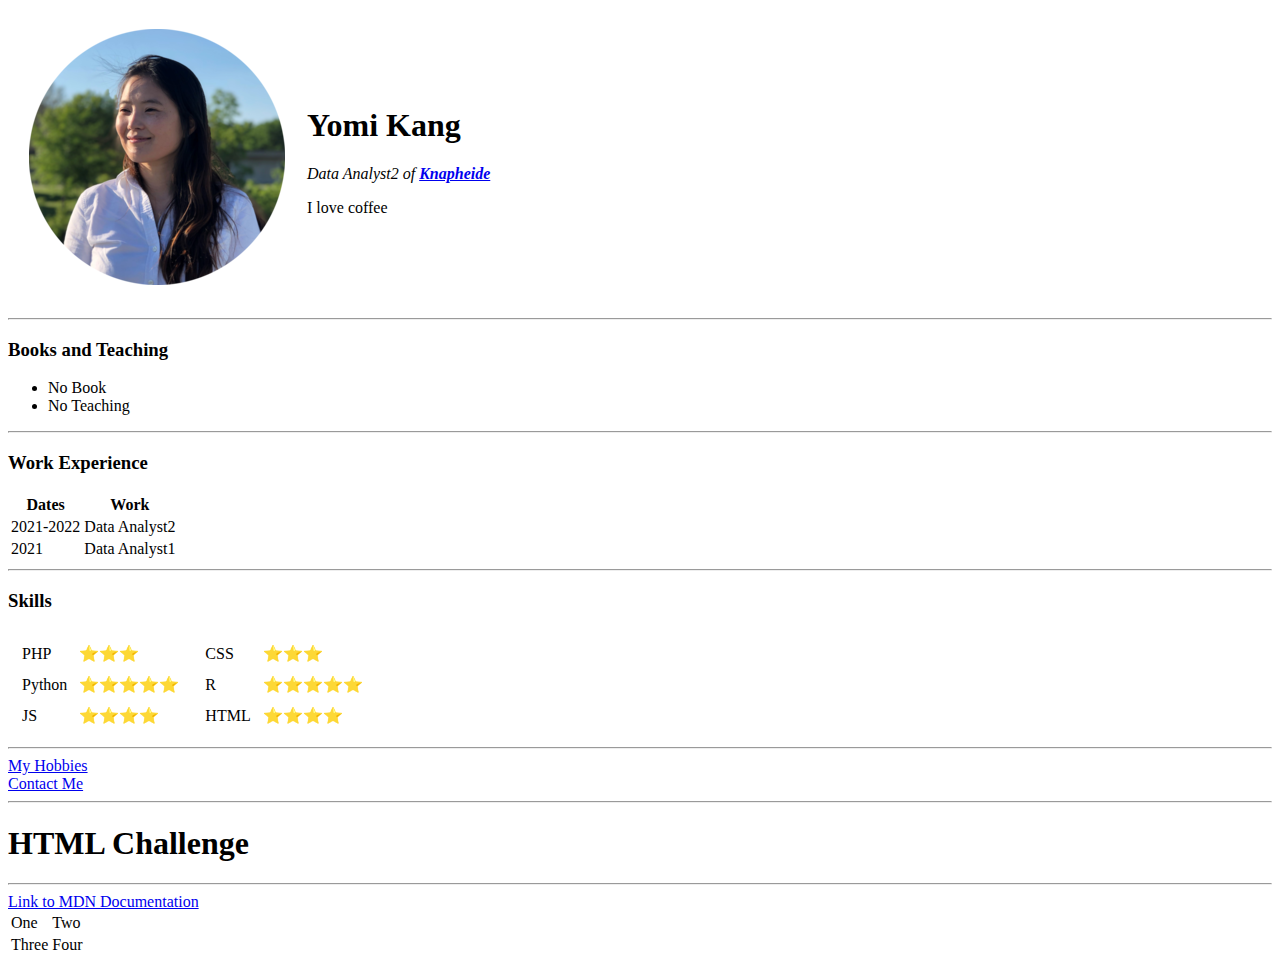
==== index.html @ 35e4ce4e "Add files via upload" ====
<!DOCTYPE html>
<html lang="en">
<head>
    <meta charset="UTF-8">
    <title>Yomi's Personal Site</title>
</head>
<body>
    <table cellspacing="20">
        <tr>
            <td> <img src="image/profile.ico" alt="yomi profile picture" sizes="(max-width: 60em)) "></td>
            <td>    <h1>Yomi Kang</h1>
                <p><em>Data Analyst2 of <strong><a href="https://www.knapheide.com/">Knapheide</a></strong></em></p>
                <p>I love coffee</p></td>
        </tr>
    </table>
    <hr>
    <h3>Books and Teaching</h3>
    <ul>
        <li>No Book</li>
        <li>No Teaching</li>
    </ul>
    <hr>
    <h3>Work Experience</h3>
    <table>
        <thead>
            <tr>
                <th>Dates</th>
                <th>Work</th>
            </tr>
        </thead>
        <tbody>
            <tr>
                <td>2021-2022</td>
                <td>Data Analyst2</td>
            </tr>
            <tr>
                <td>2021</td>
                <td>Data Analyst1</td>
            </tr>
        </tbody>
    </table>
    <hr>
    <h3>Skills</h3>
    <table>
        <tr>
            <td>
                <table cellspacing="10">
                    <tbody>
                        <tr>
                            <td>PHP</td>
                            <td>⭐⭐⭐</td>
                        </tr>
                        <tr>
                            <td>Python</td>
                            <td>⭐⭐⭐⭐⭐</td>
                        </tr>
                        <tr>
                            <td>JS</td>
                            <td>⭐⭐⭐⭐</td>
                        </tr>
                    </tbody>
                </table>
            </td>
            <td>
                <table cellspacing="10">
                    <tbody>
                        <tr>
                            <td>CSS</td>
                            <td>⭐⭐⭐</td>
                        </tr>
                        <tr>
                            <td>R</td>
                            <td>⭐⭐⭐⭐⭐</td>
                        </tr>
                        <tr>
                            <td>HTML</td>
                            <td>⭐⭐⭐⭐</td>
                        </tr>
                    </tbody>
                </table>
            </td>
        </tr>
    </table>
    <hr>
    <a href="hobbies.html">My Hobbies</a><br>
    <a href="contact.html">Contact Me</a><hr>

    <h1>HTML Challenge</h1><hr>
    <a href="https://developer.mozilla.org/en-US/docs/Web/HTML">Link to MDN Documentation</a>
    <table>
        <tr>
            <td>One</td>
            <td>Two</td>
        </tr>
        <tr>
            <td>Three</td>
            <td>Four</td>
        </tr>
    </table>




</body>
</html>
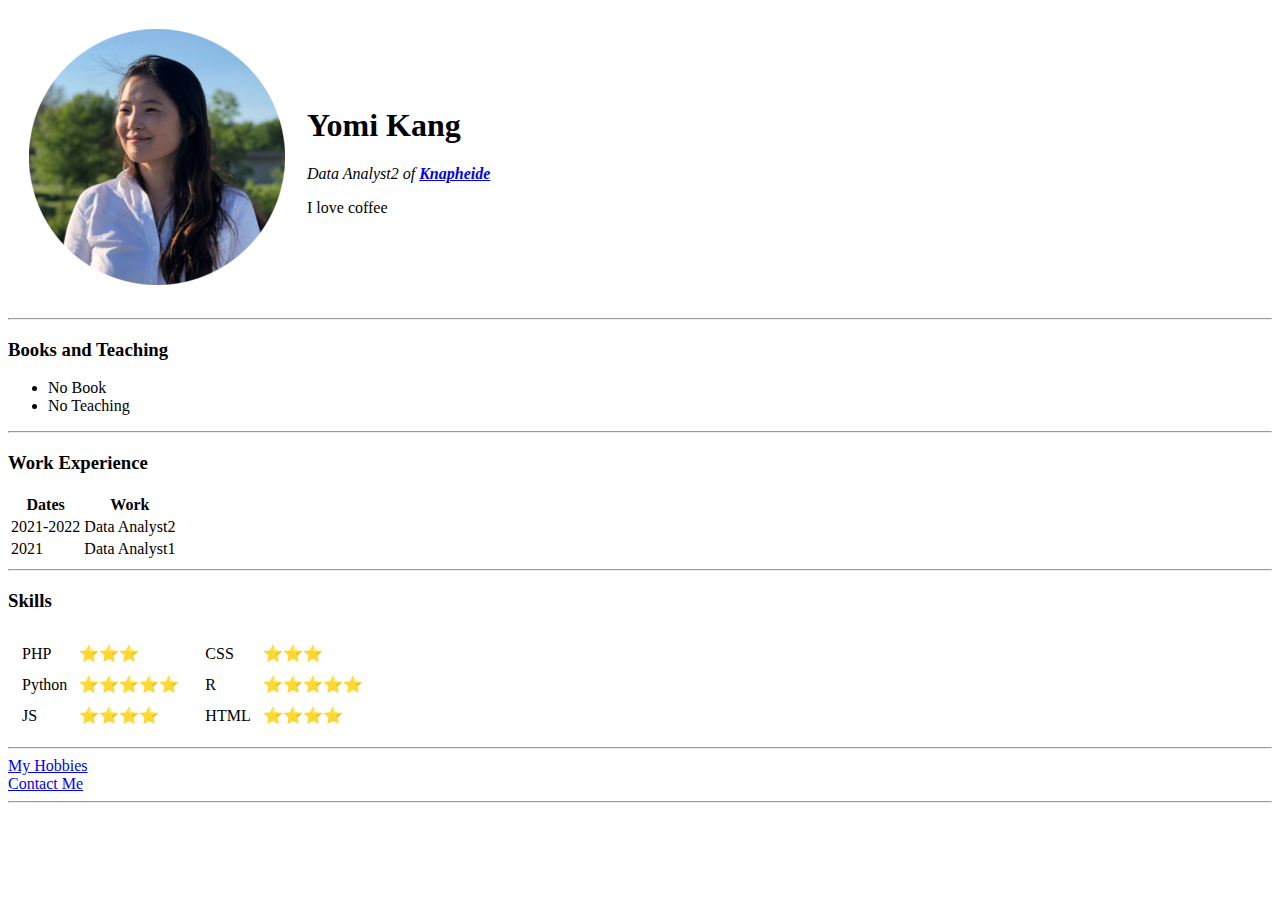
==== commit 91281e63: "Update index.html" ====
--- a/index.html
+++ b/index.html
@@ -85,21 +85,5 @@
     <a href="hobbies.html">My Hobbies</a><br>
     <a href="contact.html">Contact Me</a><hr>
 
-    <h1>HTML Challenge</h1><hr>
-    <a href="https://developer.mozilla.org/en-US/docs/Web/HTML">Link to MDN Documentation</a>
-    <table>
-        <tr>
-            <td>One</td>
-            <td>Two</td>
-        </tr>
-        <tr>
-            <td>Three</td>
-            <td>Four</td>
-        </tr>
-    </table>
-
-
-
-
 </body>
 </html>
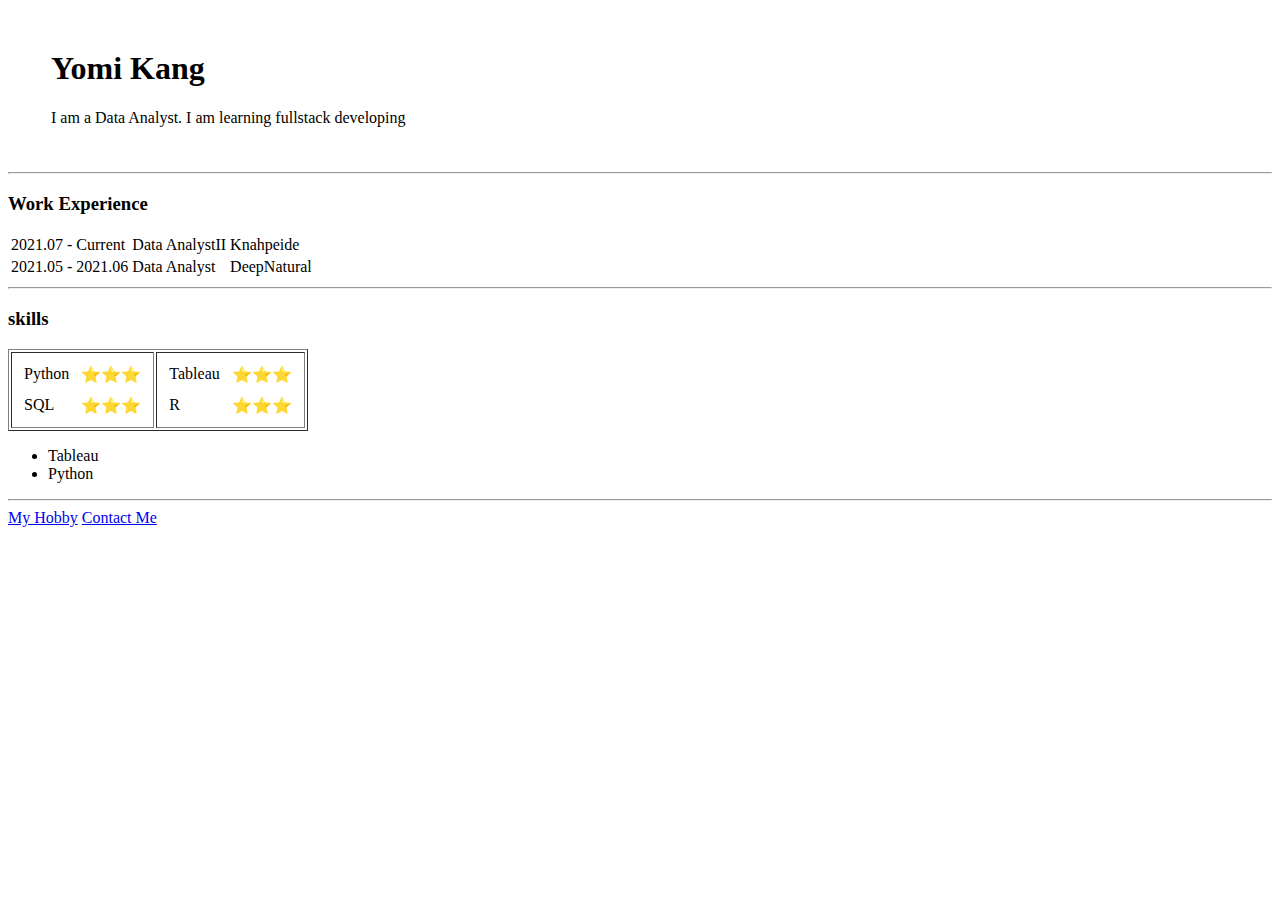
==== commit 2f7c9fad: "initial" ====
--- a/index.html
+++ b/index.html
@@ -2,88 +2,89 @@
 <html lang="en">
 <head>
     <meta charset="UTF-8">
-    <title>Yomi's Personal Site</title>
+    <meta http-equiv="X-UA-Compatible" content="IE=edge">
+    <meta name="viewport" content="width=device-width, initial-scale=1.0">
+    <title>Yomi's HTML site</title>
 </head>
 <body>
     <table cellspacing="20">
         <tr>
-            <td> <img src="image/profile.ico" alt="yomi profile picture" sizes="(max-width: 60em)) "></td>
-            <td>    <h1>Yomi Kang</h1>
-                <p><em>Data Analyst2 of <strong><a href="https://www.knapheide.com/">Knapheide</a></strong></em></p>
-                <p>I love coffee</p></td>
+            <td><img src="https://media.licdn.com/dms/image/C4E03AQE-phXkbY0IkQ/profile-displayphoto-shrink_200_200/0/1625631744404?e=1675900800&v=beta&t=V4_OQalKMSCiQ_jGIG22w0ebtrozl_8CHIvE9lV08jE" alt=""></td>
+            <td>   
+                <h1>Yomi Kang</h1>
+                <p>I am a Data Analyst. I am learning fullstack developing</p>
+            </td>
+        </tr>
+    </table>
+ 
+    <hr>
+    <h3>Work Experience</h3>
+    <table>
+        <tr>
+            <td>2021.07 - Current</td>
+            <td>Data AnalystII</td>
+            <td>Knahpeide</td>
+        </tr>
+        <tr>
+            <td>2021.05 - 2021.06</td>
+            <td>Data Analyst</td>
+            <td>DeepNatural</td>
         </tr>
     </table>
     <hr>
-    <h3>Books and Teaching</h3>
-    <ul>
-        <li>No Book</li>
-        <li>No Teaching</li>
-    </ul>
-    <hr>
-    <h3>Work Experience</h3>
-    <table>
-        <thead>
-            <tr>
-                <th>Dates</th>
-                <th>Work</th>
-            </tr>
-        </thead>
-        <tbody>
-            <tr>
-                <td>2021-2022</td>
-                <td>Data Analyst2</td>
-            </tr>
-            <tr>
-                <td>2021</td>
-                <td>Data Analyst1</td>
-            </tr>
-        </tbody>
-    </table>
-    <hr>
-    <h3>Skills</h3>
-    <table>
+    
+    <h3>skills</h3>
+    <table border="1" >
         <tr>
             <td>
-                <table cellspacing="10">
-                    <tbody>
-                        <tr>
-                            <td>PHP</td>
-                            <td>⭐⭐⭐</td>
-                        </tr>
-                        <tr>
-                            <td>Python</td>
-                            <td>⭐⭐⭐⭐⭐</td>
-                        </tr>
-                        <tr>
-                            <td>JS</td>
-                            <td>⭐⭐⭐⭐</td>
-                        </tr>
-                    </tbody>
-                </table>
+            <table cellspacing="10">
+                <tr>
+                    <td>
+                        Python
+                    </td>
+                    <td>
+                        ⭐⭐⭐
+                    </td>
+                </tr>
+                <tr>
+                    <td>
+                        SQL
+                    </td>
+                    <td>
+                        ⭐⭐⭐
+                    </td>
+                </tr>
+            </table>
             </td>
             <td>
                 <table cellspacing="10">
-                    <tbody>
-                        <tr>
-                            <td>CSS</td>
-                            <td>⭐⭐⭐</td>
-                        </tr>
-                        <tr>
-                            <td>R</td>
-                            <td>⭐⭐⭐⭐⭐</td>
-                        </tr>
-                        <tr>
-                            <td>HTML</td>
-                            <td>⭐⭐⭐⭐</td>
-                        </tr>
-                    </tbody>
+                    <tr>
+                        <td>
+                            Tableau
+                        </td>
+                        <td>
+                            ⭐⭐⭐
+                        </td>
+                    </tr>
+                    <tr>
+                        <td>
+                            R
+                        </td>
+                        <td>
+                            ⭐⭐⭐
+                        </td>
+                    </tr>
                 </table>
             </td>
         </tr>
+        
     </table>
-    <hr>
-    <a href="hobbies.html">My Hobbies</a><br>
-    <a href="contact.html">Contact Me</a><hr>
-
+       <ul>
+        <li>Tableau</li>
+        <li>Python</li>
+    </ul>
+<hr>
+<a href="https://www.google.com/search?q=zumba&source=lmns&rlz=1C1GIVA_enUS929US929&hl=en&sa=X&ved=2ahUKEwi3rfqGluv7AhXaxCkDHfVzDBwQ_AUoAHoECAEQAA">My Hobby</a>
+<a href="contactme.html">Contact Me</a>
 </body>
-</html>
+</html>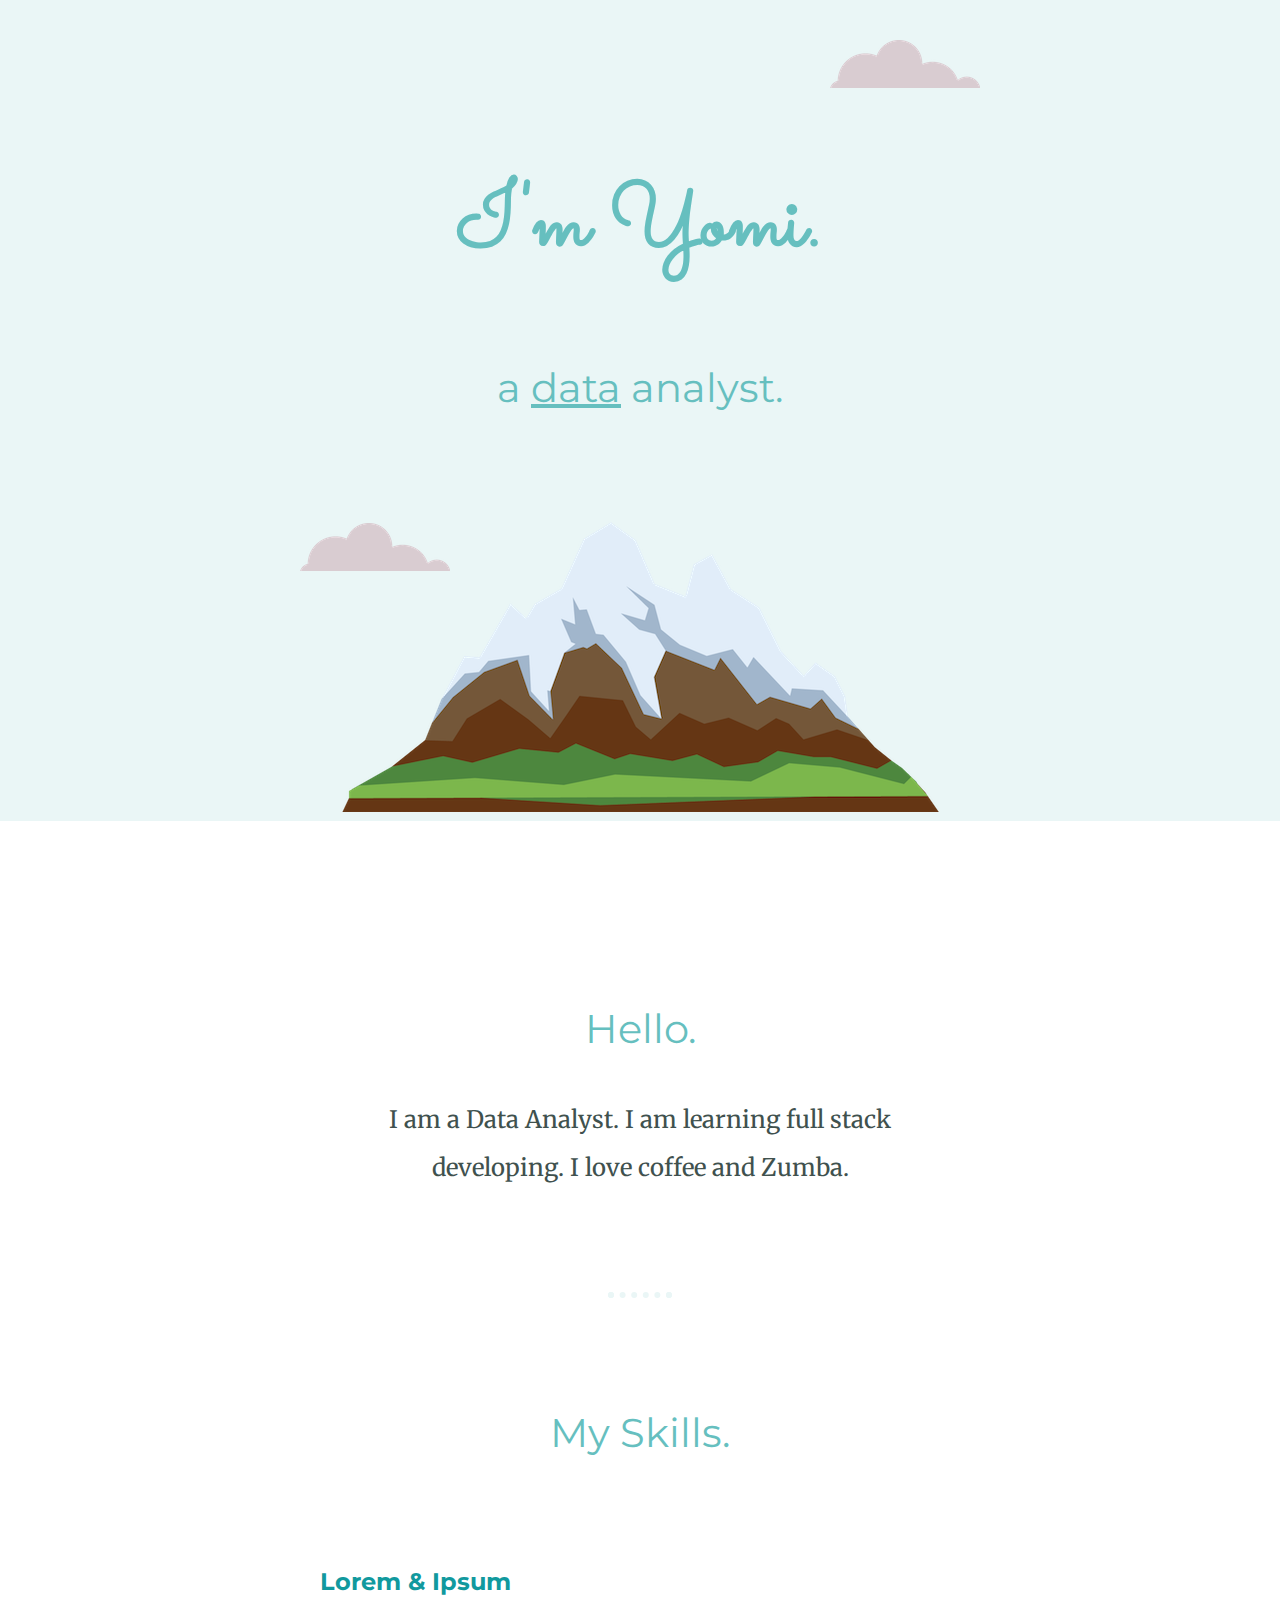
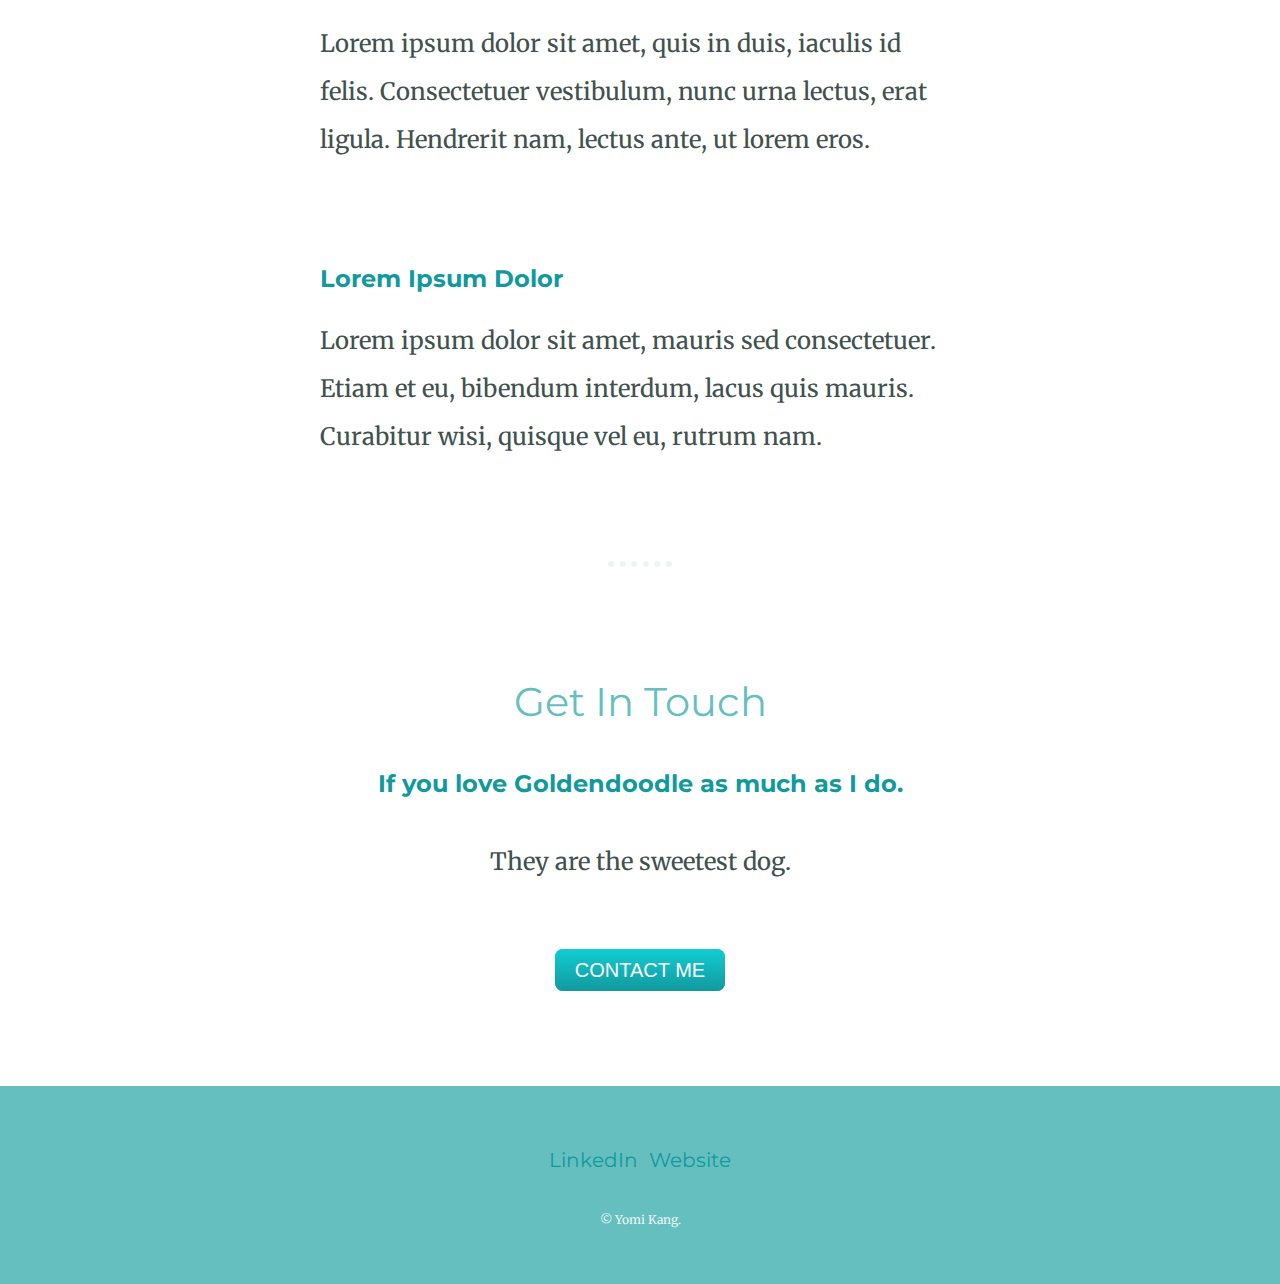
==== commit 875ce999: "updated" ====
--- a/index.html
+++ b/index.html
@@ -4,87 +4,58 @@
     <meta charset="UTF-8">
     <meta http-equiv="X-UA-Compatible" content="IE=edge">
     <meta name="viewport" content="width=device-width, initial-scale=1.0">
-    <title>Yomi's HTML site</title>
+    <title>Yomi Kang</title>
+    <link rel="stylesheet" href="css/styles.css">
+    <link rel="icon" href="favicon.ico">
+    <link rel="preconnect" href="https://fonts.googleapis.com"><link rel="preconnect" href="https://fonts.gstatic.com" crossorigin><link href="https://fonts.googleapis.com/css2?family=Merriweather&family=Montserrat&family=Sacramento&display=swap" rel="stylesheet">
 </head>
 <body>
-    <table cellspacing="20">
-        <tr>
-            <td><img src="https://media.licdn.com/dms/image/C4E03AQE-phXkbY0IkQ/profile-displayphoto-shrink_200_200/0/1625631744404?e=1675900800&v=beta&t=V4_OQalKMSCiQ_jGIG22w0ebtrozl_8CHIvE9lV08jE" alt=""></td>
-            <td>   
-                <h1>Yomi Kang</h1>
-                <p>I am a Data Analyst. I am learning fullstack developing</p>
-            </td>
-        </tr>
-    </table>
- 
-    <hr>
-    <h3>Work Experience</h3>
-    <table>
-        <tr>
-            <td>2021.07 - Current</td>
-            <td>Data AnalystII</td>
-            <td>Knahpeide</td>
-        </tr>
-        <tr>
-            <td>2021.05 - 2021.06</td>
-            <td>Data Analyst</td>
-            <td>DeepNatural</td>
-        </tr>
-    </table>
-    <hr>
-    
-    <h3>skills</h3>
-    <table border="1" >
-        <tr>
-            <td>
-            <table cellspacing="10">
-                <tr>
-                    <td>
-                        Python
-                    </td>
-                    <td>
-                        ⭐⭐⭐
-                    </td>
-                </tr>
-                <tr>
-                    <td>
-                        SQL
-                    </td>
-                    <td>
-                        ⭐⭐⭐
-                    </td>
-                </tr>
-            </table>
-            </td>
-            <td>
-                <table cellspacing="10">
-                    <tr>
-                        <td>
-                            Tableau
-                        </td>
-                        <td>
-                            ⭐⭐⭐
-                        </td>
-                    </tr>
-                    <tr>
-                        <td>
-                            R
-                        </td>
-                        <td>
-                            ⭐⭐⭐
-                        </td>
-                    </tr>
-                </table>
-            </td>
-        </tr>
-        
-    </table>
-       <ul>
-        <li>Tableau</li>
-        <li>Python</li>
-    </ul>
-<hr>
-<a href="https://www.google.com/search?q=zumba&source=lmns&rlz=1C1GIVA_enUS929US929&hl=en&sa=X&ved=2ahUKEwi3rfqGluv7AhXaxCkDHfVzDBwQ_AUoAHoECAEQAA">My Hobby</a>
-<a href="contactme.html">Contact Me</a>
+    <div class="top-container">
+        <img class="top-cloud" src="images/cloud.png" alt="cloud-img">
+        <h1>I'm Yomi.</h1>
+        <h2>a <span class="data">data</span> analyst.</h2>
+        <img class="bottom-cloud"src="images/cloud.png" alt="cloud-img">
+        <img src="images/mountain.png" alt="mountain-img">
+    </div>
+
+    <div class="middle-container">
+        <div class="profile">
+          <img class= "profile-img" src="https://media.licdn.com/dms/image/C4E03AQE-phXkbY0IkQ/profile-displayphoto-shrink_200_200/0/1625631744404?e=1675900800&v=beta&t=V4_OQalKMSCiQ_jGIG22w0ebtrozl_8CHIvE9lV08jE" alt="">
+          <h2>Hello.</h2>
+          <p class="intro">I am a Data Analyst. I am learning full stack developing. I love coffee and Zumba.</p>
+        </div>
+        <hr>
+        <div class="skills">
+          <h2>My Skills.</h2>
+          <div class="skill-row">
+            <img class="goldendoodle-img" src="https://media.giphy.com/media/xTiTnlXrTJnHRpuAlq/giphy.gif" alt="">
+            <h3>Lorem & Ipsum</h3>
+            <p>Lorem ipsum dolor sit amet, quis in duis, iaculis id felis. Consectetuer vestibulum, nunc urna lectus, erat ligula. Hendrerit nam, lectus ante, ut lorem eros.</p>
+          </div>
+          <div class="skill-row">
+            <img class="computer-img" src="https://media.giphy.com/media/xUOwGj1jwTZq5Kh3Ko/giphy.gif" alt="">
+            <h3>Lorem Ipsum Dolor</h3>
+            <p>Lorem ipsum dolor sit amet, mauris sed consectetuer. Etiam et eu, bibendum interdum, lacus quis mauris. Curabitur wisi, quisque vel eu, rutrum nam.</p>
+          </div>
+        </div>
+        <hr>
+        <div class="contact-me">
+          <h2>Get In Touch</h2>
+          <h3>If you love Goldendoodle as much as I do.</h3>
+          <p class="contact-message">They are the sweetest dog.</p>
+          <a class="btn" href="mailto:rkddyal@email.com">CONTACT ME</a>
+        </div>
+      </div>
+      
+      
+      <div class="bottom-container">
+        <a class="footer-link" href="https://www.linkedin.com/in/yomi-kang/">LinkedIn</a>
+        <a class="footer-link" href="https://www.yomikang.com/">Website</a>
+        <p class="copyright">© Yomi Kang.</p>
+      </div>
+      
+
+
+
 </body>
 </html>--- a/css/styles.css
+++ b/css/styles.css
@@ -0,0 +1,151 @@
+body{
+    margin: 0;
+    text-align: center;
+    font-family: 'Merriweather', serif;
+    font-size: 200%;
+    color: #40514E;
+}
+
+h1{
+    font-size: 5.625rem;
+    margin: 50 auto 0 auto;
+    font-family: 'Sacramento', cursive;
+    color: #66BFBF;
+}
+
+h2{
+    font-family: 'Montserrat', sans-serif;
+    font-size: 2.5rem;
+    color: #66BFBF;
+    font-weight: normal;
+    padding: 10px;
+}
+
+hr{
+    width: 4%;
+    border: dotted #EAf6f6 6px;
+    border-bottom: none;
+    margin: 100px auto;
+}
+
+h3{
+    font-family: 'Montserrat', sans-serif;
+    color:  #11999E;
+    font-size: 1.5rem;
+}
+
+a{
+    color: #11999E;
+    font-family: 'Montserrat', sans-serif;
+    margin: 10px 2px;
+    text-decoration: none;
+    font-size: 20px;
+  }
+
+a:hover{
+    color: #EAF6F6;
+}
+
+p{
+    font-size: 1.5rem;
+    line-height: 2;
+}
+
+
+.top-container{
+    background-color: #EAF6F6;
+    position: relative;
+    padding-top: 100px;
+}
+
+.middle-container{
+    padding: 100px 0px;
+}
+
+.intro{
+    width: 40%;
+    margin: auto;
+}
+
+.data{
+   text-decoration:underline;
+}
+
+
+.top-cloud{
+    position: absolute;
+    right: 300px;
+    top: 40px;
+}
+
+.bottom-cloud{
+    position: absolute;
+    left: 300px;
+    bottom: 250px;
+}
+
+.profile-img{
+    border-radius: 100px;
+}
+.skill-row{
+    width: 50%;
+    margin: 100px auto;
+    text-align: left;
+}
+
+.goldendoodle-img{
+    width: 25%;
+    float: left;
+    margin-right: 30px;
+    border-radius: 100px;
+}
+
+.computer-img{
+    width: 25%;
+    float: right;
+    margin-left: 30px;
+    border-radius: 100px;
+}
+
+.contact-message{
+    width: 40%;
+    margin: 40px auto 60px;
+}
+
+.btn {
+    background: #11cdd4;
+    background-image: -webkit-linear-gradient(top, #11cdd4, #11999e);
+    background-image: -moz-linear-gradient(top, #11cdd4, #11999e);
+    background-image: -ms-linear-gradient(top, #11cdd4, #11999e);
+    background-image: -o-linear-gradient(top, #11cdd4, #11999e);
+    background-image: linear-gradient(to bottom, #11cdd4, #11999e);
+    -webkit-border-radius: 8;
+    -moz-border-radius: 8;
+    border-radius: 8px;
+    font-family: Arial;
+    color: #ffffff;
+    font-size: 20px;
+    padding: 10px 20px 10px 20px;
+    text-decoration: none;
+  }
+  
+  .btn:hover {
+    background: #30e3cb;
+    background-image: -webkit-linear-gradient(top, #30e3cb, #2bc4ad);
+    background-image: -moz-linear-gradient(top, #30e3cb, #2bc4ad);
+    background-image: -ms-linear-gradient(top, #30e3cb, #2bc4ad);
+    background-image: -o-linear-gradient(top, #30e3cb, #2bc4ad);
+    background-image: linear-gradient(to bottom, #30e3cb, #2bc4ad);
+    text-decoration: none;
+  }
+
+  .bottom-container{
+    background-color: #66bfbf;
+    padding: 50px 0 20px 0
+  }
+
+  .copyright{
+    color: #EAF6F6;
+    font-size: 0.75rem;
+    padding: 20px 0;
+  }